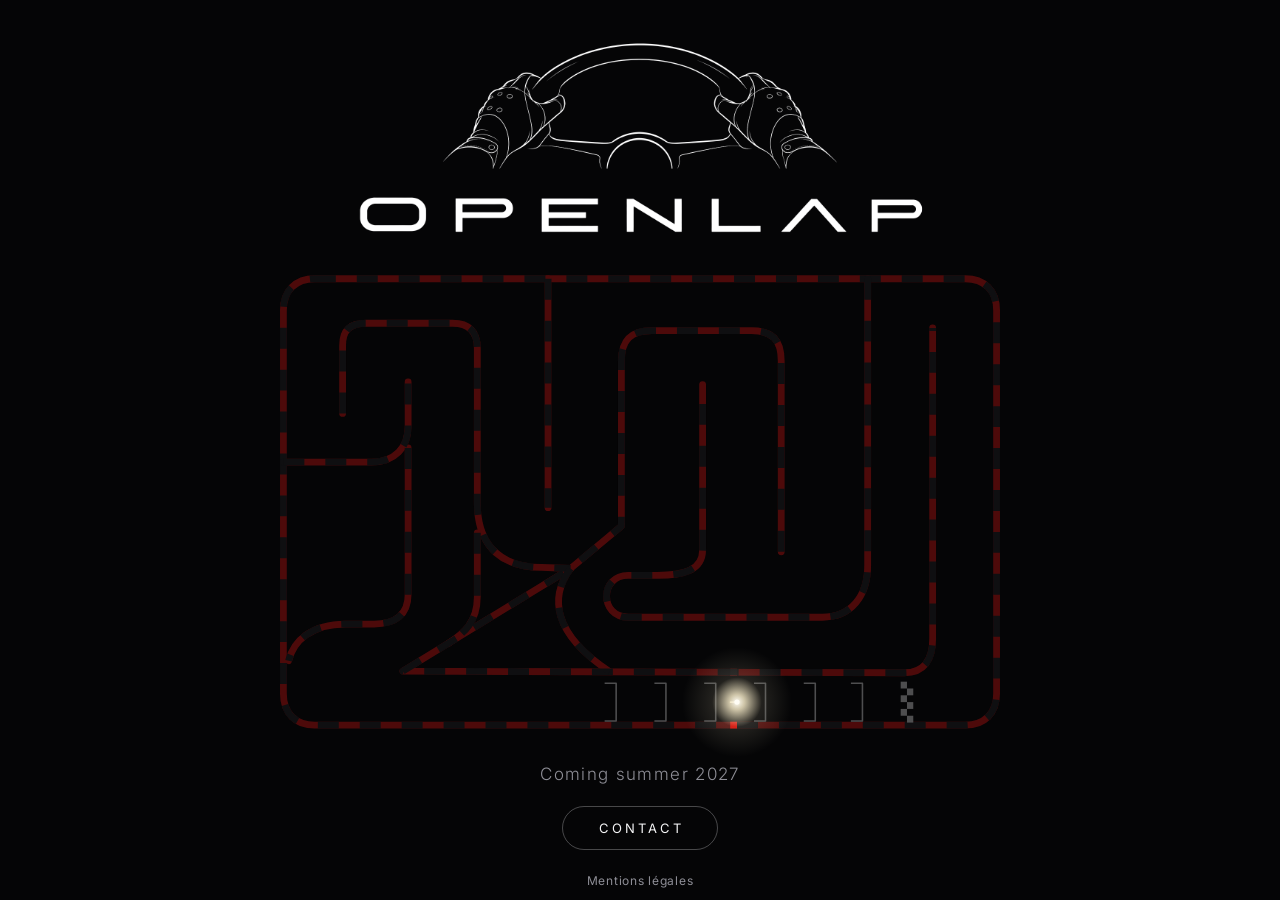
==== barrieres.html @ f9fc677d "Ligne Coming summer 2027" ====
<!doctype html>
<html lang="fr">
<head>
  <meta charset="utf-8">
  <meta name="viewport" content="width=device-width, initial-scale=1">
  <meta name="theme-color" content="#050506">
  <title>OPENLAP — Coming summer 2027</title>
  <meta name="robots" content="noindex">
  <meta name="description" content="OPENLAP, karting indoor électrique haut de gamme en Île-de-France. Ouverture prochaine.">
  <link rel="icon" href="favicon.svg" type="image/svg+xml">
  <link rel="preload" href="polices/inter.woff2" as="font" type="font/woff2" crossorigin>
  <style>
    @font-face {
      font-family: "Inter";
      src: url("polices/inter.woff2") format("woff2");
      font-weight: 100 900;
      font-display: swap;
    }
    :root {
      --fond: #050506;
      --blanc: #f5f5f6;
      --voile: #8e8e96;
      --rouge: #e10600;
    }
    * { box-sizing: border-box; }
    html, body { height: 100%; }
    body {
      margin: 0;
      background: var(--fond);
      color: var(--blanc);
      font-family: "Inter", -apple-system, BlinkMacSystemFont, "Helvetica Neue", "Segoe UI", Roboto, Arial, sans-serif;
      -webkit-font-smoothing: antialiased;
      overflow: hidden;
    }

    /* Une affiche : le logo, la piste, le bouton */
    .ecran {
      height: 100vh; height: 100svh; min-height: 480px;
      display: grid; grid-template-rows: auto minmax(0, 1fr) auto auto; justify-items: center;
      gap: clamp(12px, 2.6vh, 28px); padding: clamp(22px, 4.5vh, 48px) 20px 12px;
      text-align: center;
    }

    /* pas d'opacité 0 au départ : le navigateur doit compter le logo comme contenu affiché */
    .marque { line-height: 0; opacity: .01; animation: paraitre 2.2s ease .6s forwards; }
    .marque img { display: block; height: auto; width: min(86vw, clamp(84px, 17vh, 168px) * 3.754); /* 3,754 : largeur sur hauteur du logo */ }
    .cache { position: absolute; width: 1px; height: 1px; margin: 0; overflow: hidden; clip-path: inset(50%); white-space: nowrap; }

    /* La piste et la lumière */
    .piste { position: relative; width: 100%; max-width: 1180px; container-type: size; }
    /* overflow visible : le halo de la lumière ne doit pas être coupé au bord du dessin */
    .piste svg { position: absolute; inset: 0; width: 100%; height: 100%; display: block; overflow: visible; }
    @media (orientation: portrait) {
      /* Sur un écran en hauteur, la piste est tournée d'un quart de tour pour occuper la place */
      .piste svg {
        inset: auto; top: 50%; left: 50%;
        width: 100cqh; height: 100cqw;
        transform: translate(-50%, -50%) rotate(90deg);
      }
    }

    .bas { display: grid; justify-items: center; }
    .phrase {
      margin: 0 0 clamp(12px, 2.4vh, 22px);
      font-size: clamp(14px, 1.5vw, 17px); font-weight: 300; letter-spacing: .08em; color: var(--voile);
      opacity: 0; animation: paraitre 1.4s ease .9s forwards;
    }
    .phrase:empty { display: none; }
    .bouton {
      display: inline-block; padding: 13px 36px;
      font-size: 13px; font-weight: 400; letter-spacing: .24em; text-transform: uppercase; text-decoration: none;
      color: var(--blanc); border: 1px solid #f5f5f647; border-radius: 999px;
      transition: color .35s, background .35s, border-color .35s;
      opacity: 0; animation: paraitre 1.4s ease 1s forwards;
    }
    .bouton span { margin-right: -.24em; }
    .bouton:hover { color: var(--fond); background: var(--blanc); border-color: var(--blanc); }
    .bouton:focus-visible { outline: 2px solid var(--blanc); outline-offset: 5px; }
    @keyframes paraitre { to { opacity: 1; } }

    .pied {
      margin: 0; font-size: 12px; letter-spacing: .06em; color: var(--voile);
      opacity: 0; animation: paraitre 1.4s ease 1.3s forwards;
    }
    .pied a { color: inherit; text-decoration: none; padding: 8px; }
    .pied a:hover, .pied a:focus-visible { color: var(--blanc); }
  </style>
</head>
<body>
  <main class="ecran">
    <div class="marque">
      <img src="images/logo-openlap-70.png" width="1554" height="538" alt="">
      <h1 class="cache" data-texte="nom">OPENLAP</h1>
    </div>

    <div class="piste" aria-hidden="true">
      <svg viewBox="47 13 1421 912" preserveAspectRatio="xMidYMid meet">
        <defs>
          <!-- Le trajet de la lumière : l'axe de la piste, relevé sur le plan type du client -->
          <path id="trace" d="M 330 851 L 1300 851 C 1345 851 1380 816 1380 771 L 1380 150 C 1380 108 1352 88 1318 88 C 1283 88 1255 108 1255 150 L 1255 680 C 1255 715 1232 739 1196 739 L 770 739 C 700 739 645 720 645 660 C 645 600 700 570 745 540 C 780 515 797 480 797 440 L 797 270 C 797 215 840 195 877 195 C 914 195 957 215 957 270 L 957 560 C 957 600 990 626 1034 626 C 1080 626 1112 600 1112 560 L 1112 150 C 1112 118 1086 92 1054 92 L 712 92 C 678 92 652 118 652 152 L 652 480 C 652 522 622 545 582 545 C 542 545 512 522 512 480 L 512 150 C 512 115 486 86 454 86 L 190 86 C 155 86 130 110 130 146 L 130 300 C 130 340 155 362 190 362 C 225 362 250 340 250 300 L 250 250 C 250 212 280 190 314 190 C 350 190 380 212 380 250 L 380 570 C 380 665 315 705 245 740 C 135 795 95 851 245 851 Z"/>
          <!-- Les barrières du plan -->
          <path id="b0" d="M 137 43 L 1378 43 C 1415 43 1438 66 1438 103 L 1438 835 C 1438 872 1415 895 1378 895 L 137 895 C 100 895 77 872 77 835 L 77 103 C 77 66 100 43 137 43 Z"/>
          <path id="b1" d="M 582 43 L 582 480"/>
          <path id="b2" d="M 1192 43 L 1192 590 C 1192 650 1160 689 1105 689 L 735 689 C 680 689 680 609 735 609 L 790 609 C 840 609 877 600 877 560 L 877 245"/>
          <path id="b3" d="M 1027 564 L 1027 200 C 1027 160 1010 142 970 142 L 780 142 C 740 142 722 160 722 200 L 722 515 L 625 596 L 305 792 L 1262 795 C 1300 795 1316 770 1316 730 L 1316 137"/>
          <path id="b4" d="M 190 300 L 190 170 C 190 140 205 128 235 128 L 400 128 C 432 128 447 145 447 175 L 447 470 C 447 560 500 594 570 594 L 625 596"/>
          <path id="b5" d="M 447 528 L 447 650 C 447 700 420 720 392 739"/>
          <path id="b6" d="M 625 596 C 585 650 590 720 700 793"/>
          <path id="b7" d="M 77 393 L 245 393 C 290 393 315 365 315 325 L 315 240"/>
          <path id="b8" d="M 315 366 L 315 645 C 315 685 290 702 250 702 L 195 702 C 130 702 96 735 87 772"/>
          <radialGradient id="phare">
            <stop offset="0" stop-color="#fffdf5"/>
            <stop offset=".14" stop-color="#fff3cf" stop-opacity=".8"/>
            <stop offset=".45" stop-color="#fff3cf" stop-opacity=".12"/>
            <stop offset="1" stop-color="#fff3cf" stop-opacity="0"/>
          </radialGradient>
          <mask id="eclairage" maskUnits="userSpaceOnUse" x="0" y="0" width="1500" height="1049">
            <rect width="1500" height="1049" fill="#000"/>
            <!-- L'éclairage avance le long du tracé, jamais en cercle autour de la lumière :
                 les deux bords de la piste s'allument au même niveau, même dans un virage.
                 Chaque bande éclaire une longueur derrière la lumière, rien devant (en unités du tracé, ou en part du tour). -->
            <g fill="none" stroke="#fff" stroke-width="178">
              <use href="#trace" stroke-opacity=".26" data-arriere=".26t"/>
              <use href="#trace" stroke-opacity=".4" data-arriere=".11t"/>
              <use href="#trace" stroke-opacity=".16" data-arriere="300"/>
              <use href="#trace" stroke-opacity=".22" data-arriere="220"/>
              <use href="#trace" stroke-opacity=".3" data-arriere="140"/>
              <use href="#trace" stroke-opacity=".45" data-arriere="70"/>
            </g>
          </mask>
          <!-- Le même éclairage, à la largeur d'un seul couloir : pour ce qui est peint au sol,
               que le passage de la lumière dans le couloir voisin ne doit pas allumer -->
          <mask id="eclairage-sol" maskUnits="userSpaceOnUse" x="0" y="0" width="1500" height="1049">
            <rect width="1500" height="1049" fill="#000"/>
            <g fill="none" stroke="#fff" stroke-width="100">
              <use href="#trace" stroke-opacity=".26" data-arriere=".26t"/>
              <use href="#trace" stroke-opacity=".4" data-arriere=".11t"/>
              <use href="#trace" stroke-opacity=".16" data-arriere="300"/>
              <use href="#trace" stroke-opacity=".22" data-arriere="220"/>
              <use href="#trace" stroke-opacity=".3" data-arriere="140"/>
              <use href="#trace" stroke-opacity=".45" data-arriere="70"/>
            </g>
          </mask>
        </defs>

        <!-- Les barrières dans le noir, à peine devinées -->
        <g fill="none" stroke="#0d0d0f" stroke-width="13" stroke-linecap="round" stroke-linejoin="round">
            <use href="#b0"/>
            <use href="#b1"/>
            <use href="#b2"/>
            <use href="#b3"/>
            <use href="#b4"/>
            <use href="#b5"/>
            <use href="#b6"/>
            <use href="#b7"/>
            <use href="#b8"/>
        </g>

        <!-- Tout le circuit reste visible, faiblement éclairé : les barrières, la grille et le damier, très atténués -->
        <g fill="none" stroke-linejoin="round" opacity=".3">
          <g stroke="#e10600" stroke-width="13" stroke-linecap="round">
            <use href="#b0"/>
            <use href="#b1"/>
            <use href="#b2"/>
            <use href="#b3"/>
            <use href="#b4"/>
            <use href="#b5"/>
            <use href="#b6"/>
            <use href="#b7"/>
            <use href="#b8"/>
          </g>
          <g stroke="#141416" stroke-width="13" stroke-dasharray="40 40">
            <use href="#b0"/>
            <use href="#b1"/>
            <use href="#b2"/>
            <use href="#b3"/>
            <use href="#b4"/>
            <use href="#b5"/>
            <use href="#b6"/>
            <use href="#b7"/>
            <use href="#b8"/>
          </g>
          <path d="M 690 815 H 712 V 887 H 690 M 785 815 H 807 V 887 H 785 M 880 815 H 902 V 887 H 880 M 975 815 H 997 V 887 H 975 M 1070 815 H 1092 V 887 H 1070 M 1160 815 H 1182 V 887 H 1160" fill="none" stroke="#f5f5f6" stroke-width="3"/>
          <g fill="#f5f5f6"><rect x="1255" y="812" width="12" height="13"/><rect x="1267" y="825" width="12" height="13"/><rect x="1255" y="838" width="12" height="13"/><rect x="1267" y="851" width="12" height="13"/><rect x="1255" y="864" width="12" height="13"/><rect x="1267" y="877" width="12" height="13"/></g>
        </g>

        <!-- Le même circuit en pleine lumière, révélé par le masque au passage de la lumière : les barrières rouge et noir, la grille de départ.
             Pas de sol éclairé : le masque est plus large qu'un couloir, il déborderait sur le sol des couloirs voisins. -->
        <g mask="url(#eclairage)" fill="none" stroke-linejoin="round">
          <g stroke="#e10600" stroke-width="13" stroke-linecap="round">
            <use href="#b0"/>
            <use href="#b1"/>
            <use href="#b2"/>
            <use href="#b3"/>
            <use href="#b4"/>
            <use href="#b5"/>
            <use href="#b6"/>
            <use href="#b7"/>
            <use href="#b8"/>
          </g>
          <g stroke="#141416" stroke-width="13" stroke-dasharray="40 40">
            <use href="#b0"/>
            <use href="#b1"/>
            <use href="#b2"/>
            <use href="#b3"/>
            <use href="#b4"/>
            <use href="#b5"/>
            <use href="#b6"/>
            <use href="#b7"/>
            <use href="#b8"/>
          </g>
        </g>
        <g mask="url(#eclairage-sol)">
          <path d="M 690 815 H 712 V 887 H 690 M 785 815 H 807 V 887 H 785 M 880 815 H 902 V 887 H 880 M 975 815 H 997 V 887 H 975 M 1070 815 H 1092 V 887 H 1070 M 1160 815 H 1182 V 887 H 1160" fill="none" stroke="#f5f5f6" stroke-width="3"/>
          <g fill="#f5f5f6"><rect x="1255" y="812" width="12" height="13"/><rect x="1267" y="825" width="12" height="13"/><rect x="1255" y="838" width="12" height="13"/><rect x="1267" y="851" width="12" height="13"/><rect x="1255" y="864" width="12" height="13"/><rect x="1267" y="877" width="12" height="13"/></g>
        </g>

        <!-- Le trait de lumière et le phare -->
        <use id="filet" href="#trace" fill="none" stroke="#fff3cf" stroke-width="2.5" stroke-linecap="round" stroke-opacity=".9"/>
        <circle id="lueur" r="105" fill="url(#phare)"/>
        <circle id="point" r="5" fill="#fffdf5"/>
      </svg>
    </div>

    <div class="bas">
      <p class="phrase" data-texte="phrase">Coming summer 2027</p>
      <a class="bouton" data-courriel href="mailto:contact@exemple.fr?subject=Prise%20de%20contact%20Openlap"><span data-texte="bouton">Contact</span></a>
    </div>

    <p class="pied"><a href="mentions-legales.html">Mentions légales</a></p>
  </main>

  <script>
    (function () {
      var trace = document.getElementById('trace');
      var total = trace.getTotalLength();
      var lueur = document.getElementById('lueur');
      var point = document.getElementById('point');
      var filet = document.getElementById('filet');
      var sillage = document.querySelectorAll('mask use[data-arriere]');
      // Longueur de piste éclairée derrière la lumière, pour chaque bande du masque
      function longueur(texte) { return !texte ? 0 : texte.slice(-1) === 't' ? parseFloat(texte) * total : parseFloat(texte); }
      var bandes = [].map.call(sillage, function (u) { return longueur(u.dataset.arriere); });
      var filetLong = 0.12 * total;
      var depart = 600;          // le point de départ, en unités du tracé : sur la grille, avant la ligne
      var tour = 18000;          // durée d'un tour, en ms

      function placer(avance) {
        var pos = (depart + avance) % total;
        var p = trace.getPointAtLength(pos);
        lueur.setAttribute('cx', p.x); lueur.setAttribute('cy', p.y);
        point.setAttribute('cx', p.x); point.setAttribute('cy', p.y);
        for (var i = 0; i < sillage.length; i++) {
          var l = Math.min(bandes[i], avance);
          sillage[i].setAttribute('stroke-dasharray', l + ' ' + (total - l));
          sillage[i].setAttribute('stroke-dashoffset', -(pos - l));
        }
        var f = Math.min(filetLong, avance);
        filet.setAttribute('stroke-dasharray', f + ' ' + (total - f));
        filet.setAttribute('stroke-dashoffset', -(pos - f));
      }

      // ?fige=0.45 arrête la lumière à 45 % du tour : sert aux captures
      var fige = new URLSearchParams(location.search).get('fige');
      // La lumière tourne même si l'appareil demande moins d'animations : elle est l'objet de la page
      if (fige !== null) {
        placer(parseFloat(fige) * total + total);
      } else {
        var debut = null;
        placer(0);
        requestAnimationFrame(function image(t) {
          if (debut === null) debut = t + 500;
          var ecoule = Math.max(0, t - debut);
          // Départ en douceur sur le premier tiers de tour, puis vitesse constante
          var tours = ecoule / tour;
          var avance = tours < 0.3 ? (tours * tours) / 0.6 : tours - 0.15;
          placer(avance * total);
          requestAnimationFrame(image);
        });
      }
    })();
  </script>
</body>
</html>
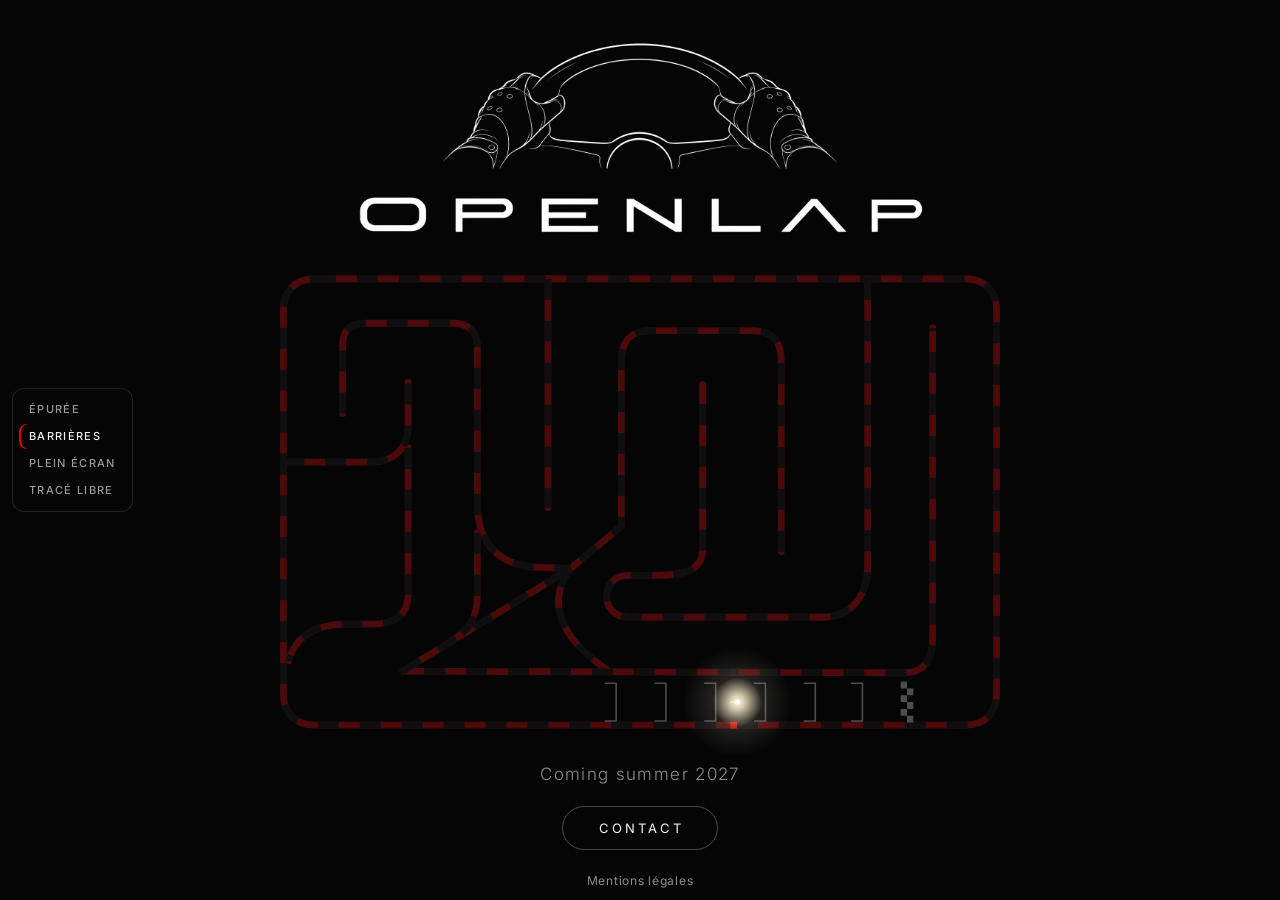
==== commit cfd09506: "Essai plein écran, tracé libre, menu des essais" ====
--- a/barrieres.html
+++ b/barrieres.html
@@ -280,5 +280,7 @@
       }
     })();
   </script>
+  <!-- Menu des essais : démonstration seulement, à retirer avant la mise en ligne -->
+  <script src="essais.js" defer></script>
 </body>
 </html>
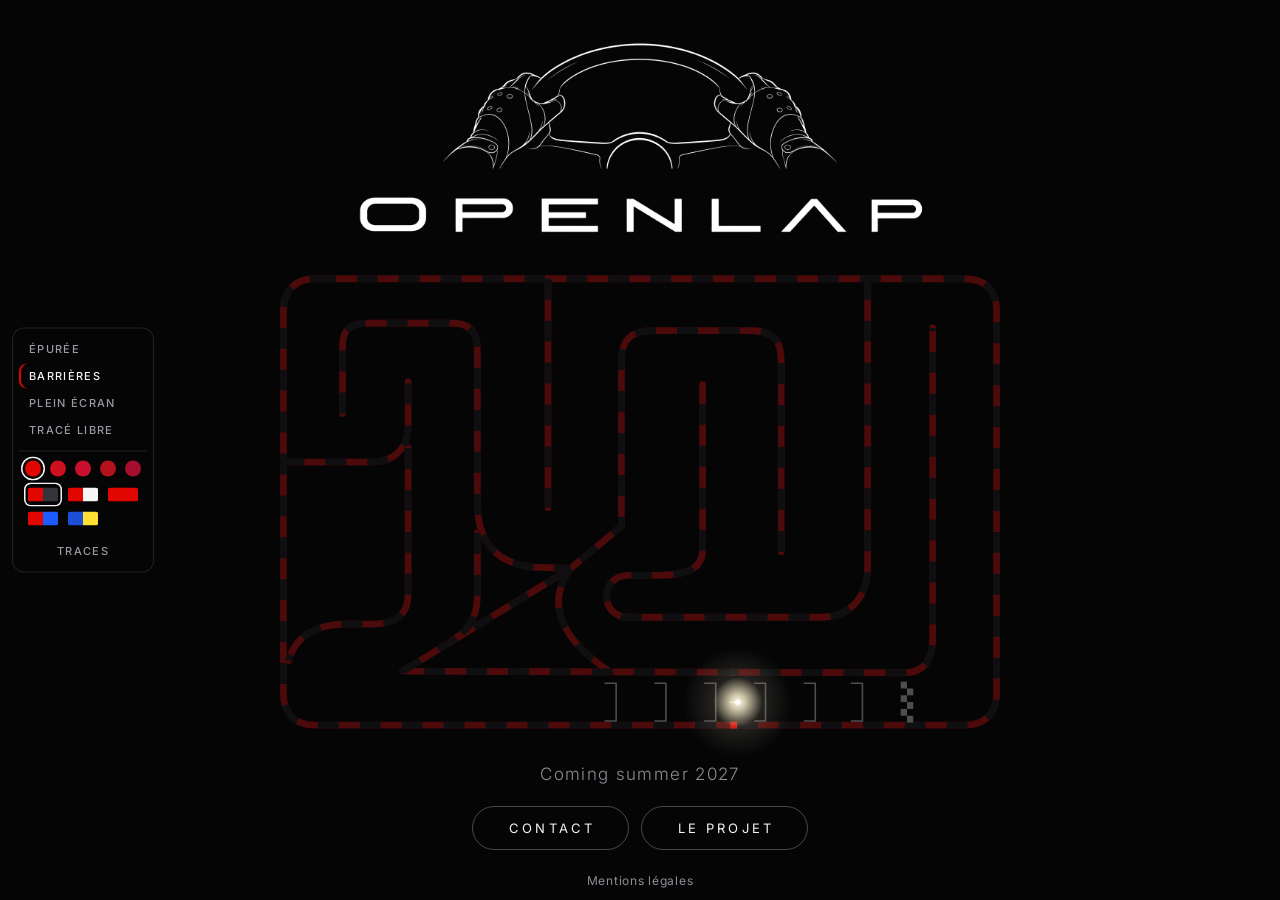
==== commit f7858b3c: "Bouton Le projet, mode glisse sur plein écran et tracé libre, vibreurs sans bloc coupé" ====
--- a/barrieres.html
+++ b/barrieres.html
@@ -85,6 +85,7 @@
     .pied a { color: inherit; text-decoration: none; padding: 8px; }
     .pied a:hover, .pied a:focus-visible { color: var(--blanc); }
   </style>
+  <link rel="stylesheet" href="infos.css">
 </head>
 <body>
   <main class="ecran">
@@ -224,10 +225,27 @@
 
     <div class="bas">
       <p class="phrase" data-texte="phrase">Coming summer 2027</p>
-      <a class="bouton" data-courriel href="mailto:contact@exemple.fr?subject=Prise%20de%20contact%20Openlap"><span data-texte="bouton">Contact</span></a>
+      <div class="boutons">
+        <a class="bouton" data-courriel href="mailto:contact@exemple.fr?subject=Prise%20de%20contact%20Openlap"><span data-texte="bouton">Contact</span></a>
+        <button type="button" class="bouton" data-infos data-si-presentation aria-haspopup="dialog" aria-controls="infos"><span data-texte="bouton2">Le projet</span></button>
+      </div>
     </div>
 
     <p class="pied"><a href="mentions-legales.html">Mentions légales</a></p>
+
+    <!-- Deuxième bouton : texte du client par-dessus le circuit (infos.js) ; retiré de la page s'il est vide (functions/index.js) -->
+    <dialog class="infos" id="infos" aria-labelledby="infos-titre" data-si-presentation>
+      <div class="contenu" tabindex="-1" autofocus>
+        <h2 id="infos-titre" data-texte="nom">OPENLAP</h2>
+        <p data-texte="presentation">Karting indoor électrique haut de gamme, en région parisienne.
+Ouverture prévue à l'été 2027.
+
+Partenaires, fournisseurs : écrivez-nous.
+
+(Texte provisoire : le vôtre se saisit dans la page privée.)</p>
+        <button type="button" class="bouton" data-fermer>Fermer</button>
+      </div>
+    </dialog>
   </main>
 
   <script>
@@ -280,7 +298,9 @@
       }
     })();
   </script>
+  <script src="infos.js" defer></script>
   <!-- Menu des essais : démonstration seulement, à retirer avant la mise en ligne -->
+  <script src="traces.js" defer></script>
   <script src="essais.js" defer></script>
 </body>
 </html>
--- a/infos.css
+++ b/infos.css
@@ -0,0 +1,52 @@
+/* Deuxième bouton de la page et texte affiché par-dessus le circuit (infos.js).
+   Le circuit continue de tourner derrière, assombri et flouté ; le texte vient de la page privée (/admin). */
+.boutons { display: flex; flex-wrap: wrap; justify-content: center; gap: 12px; }
+.boutons .bouton { white-space: nowrap; }
+button.bouton { font-family: inherit; line-height: inherit; background: transparent; cursor: pointer; }
+
+dialog.infos {
+  width: 100vw; height: 100vh; height: 100dvh; max-width: none; max-height: none; margin: 0; padding: 32px 24px;
+  border: 0; background: transparent; color: var(--blanc, #f5f5f6); overflow-y: auto;
+}
+dialog.infos[open] { display: grid; place-items: center; animation: infos-entree .5s ease; }
+dialog.infos::backdrop { background: #050506c7; -webkit-backdrop-filter: blur(7px); backdrop-filter: blur(7px); }
+dialog.infos[open]::backdrop { animation: infos-voile .5s ease; }
+/* À l'ouverture, le focus va au texte (lu en premier par un lecteur d'écran), pas au bouton Fermer */
+dialog.infos .contenu { max-width: 36rem; text-align: center; outline: none; }
+dialog.infos h2 {
+  margin: 0 0 clamp(18px, 3vh, 28px);
+  font-size: 12px; font-weight: 400; letter-spacing: .32em; text-transform: uppercase; color: var(--voile, #9a9aa2);
+}
+dialog.infos p {
+  margin: 0 0 clamp(26px, 5vh, 44px); white-space: pre-line;
+  font-size: clamp(17px, 1.9vw, 21px); font-weight: 300; line-height: 1.65; letter-spacing: .01em;
+}
+/* Le bouton Fermer reprend le bouton de la page, sans son apparition retardée */
+dialog.infos .bouton { opacity: 1; animation: none; }
+@keyframes infos-entree { from { opacity: 0; transform: translateY(8px); } to { opacity: 1; transform: none; } }
+@keyframes infos-voile { from { opacity: 0; } to { opacity: 1; } }
+
+/* Mode « glisse » : ce qui est au-dessus du texte monte, ce qui est en dessous descend (de --decalage,
+   calculé par infos.js pour chaque élément), le texte arrive par le côté entre les deux, la piste s'atténue ; pas de voile.
+   Classe serre : pas la place pour s'écarter, retour au voile ci-dessus. */
+.marque, .phrase, .boutons, .pied { transition: transform .75s cubic-bezier(.65, 0, .35, 1); }
+/* Les mentions légales, quand elles n'ont plus la place, sont poussées entièrement hors de l'écran (classe sort, infos.js) */
+.piste { transition: opacity .75s ease; }
+body.ecarte .monte { transform: translateY(calc(-1 * var(--decalage, 0px))); }
+body.ecarte .descend { transform: translateY(var(--decalage, 0px)); }
+body.ecarte .piste { opacity: .22; }
+/* Le texte passe sur la piste : une ombre douce, de la couleur du fond, le garde net sur les vibreurs */
+dialog.infos.glisse:not(.serre) p { text-shadow: 0 0 10px #050506, 0 0 22px #050506; }
+dialog.infos.glisse:not(.serre)::backdrop { background: transparent; -webkit-backdrop-filter: none; backdrop-filter: none; animation: none; }
+dialog.infos.glisse:not(.serre)[open] { animation: none; }
+dialog.infos.glisse:not(.serre)[open] .contenu { animation: infos-cote .8s cubic-bezier(.22, 1, .36, 1) .22s both; }
+dialog.infos.glisse.sortie .contenu { animation: infos-cote-sortie .38s ease forwards; }
+/* Le nom est déjà à l'écran, au-dessus : le titre de la fenêtre reste pour les lecteurs d'écran seulement */
+dialog.infos.glisse:not(.serre) h2 {
+  position: absolute; width: 1px; height: 1px; margin: -1px; padding: 0; overflow: hidden; clip: rect(0 0 0 0); white-space: nowrap; border: 0;
+}
+@keyframes infos-cote { from { opacity: 0; transform: translateX(80px); } to { opacity: 1; transform: none; } }
+@keyframes infos-cote-sortie { from { opacity: 1; transform: none; } to { opacity: 0; transform: translateX(-60px); } }
+
+/* Pas d'exception pour « moins d'animations » (réglage Windows) : comme la lumière, l'ouverture fait partie de la page,
+   et le mouvement est lent et doux (Tim, 03/10 : avec ce réglage, le nom et les boutons sautaient au lieu de glisser) */
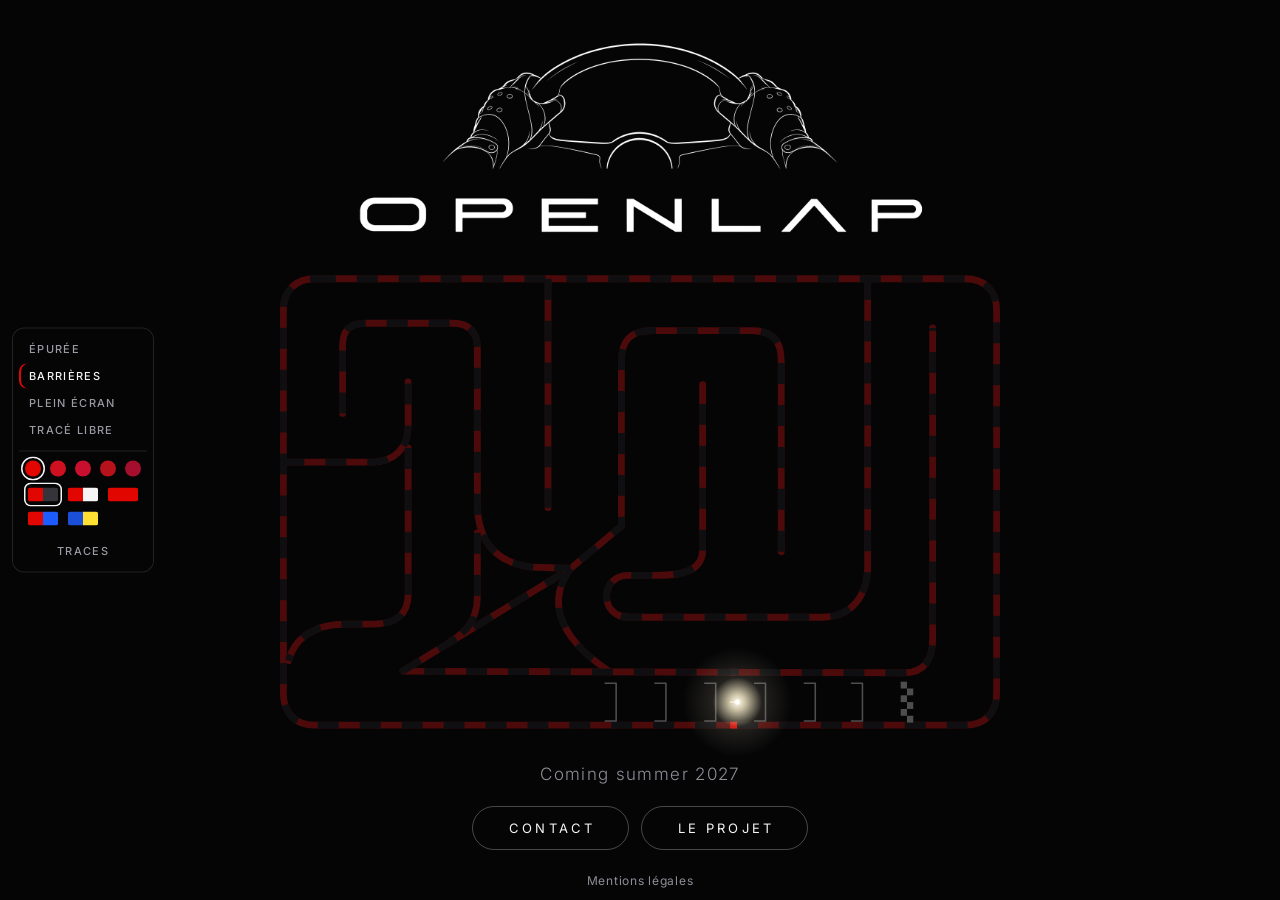
==== commit adc725a3: "Téléphone : le circuit tourne dans l'autre sens" ====
--- a/barrieres.html
+++ b/barrieres.html
@@ -55,7 +55,7 @@
       .piste svg {
         inset: auto; top: 50%; left: 50%;
         width: 100cqh; height: 100cqw;
-        transform: translate(-50%, -50%) rotate(90deg);
+        transform: translate(-50%, -50%) rotate(-90deg); /* vers la gauche : la lumière part vers le haut depuis la ligne de départ */
       }
     }
 
--- a/infos.css
+++ b/infos.css
@@ -23,15 +23,23 @@
 }
 /* Le bouton Fermer reprend le bouton de la page, sans son apparition retardée */
 dialog.infos .bouton { opacity: 1; animation: none; }
+/* À la fermeture, le texte et le voile s'effacent (classe sortie, posée par infos.js le temps du fondu) */
+dialog.infos[open].sortie { animation: infos-sortie .4s ease forwards; }
+dialog.infos[open].sortie::backdrop { animation: infos-voile-sortie .4s ease forwards; }
+/* (des animations à part : rejouer celle de l'entrée à l'envers ne repart pas, elle est déjà finie, et saute à la fin) */
+@keyframes infos-sortie { from { opacity: 1; transform: none; } to { opacity: 0; transform: translateY(8px); } }
+@keyframes infos-voile-sortie { from { opacity: 1; } to { opacity: 0; } }
 @keyframes infos-entree { from { opacity: 0; transform: translateY(8px); } to { opacity: 1; transform: none; } }
 @keyframes infos-voile { from { opacity: 0; } to { opacity: 1; } }
 
 /* Mode « glisse » : ce qui est au-dessus du texte monte, ce qui est en dessous descend (de --decalage,
-   calculé par infos.js pour chaque élément), le texte arrive par le côté entre les deux, la piste s'atténue ; pas de voile.
+   calculé par infos.js pour chaque élément), puis le texte apparaît en fondu dans l'espace libéré, la piste s'atténue ;
+   pas de voile. À la fermeture, l'inverse : le texte s'efface d'abord, puis le nom et les boutons reviennent.
+   Les deux temps se suivent (Tim, 03/10 : en même temps, le texte arrivait par-dessus le nom encore en mouvement).
    Classe serre : pas la place pour s'écarter, retour au voile ci-dessus. */
-.marque, .phrase, .boutons, .pied { transition: transform .75s cubic-bezier(.65, 0, .35, 1); }
+.marque, .phrase, .boutons, .pied { transition: transform .6s cubic-bezier(.65, 0, .35, 1); }
 /* Les mentions légales, quand elles n'ont plus la place, sont poussées entièrement hors de l'écran (classe sort, infos.js) */
-.piste { transition: opacity .75s ease; }
+.piste { transition: opacity .6s ease; }
 body.ecarte .monte { transform: translateY(calc(-1 * var(--decalage, 0px))); }
 body.ecarte .descend { transform: translateY(var(--decalage, 0px)); }
 body.ecarte .piste { opacity: .22; }
@@ -39,14 +47,15 @@
 dialog.infos.glisse:not(.serre) p { text-shadow: 0 0 10px #050506, 0 0 22px #050506; }
 dialog.infos.glisse:not(.serre)::backdrop { background: transparent; -webkit-backdrop-filter: none; backdrop-filter: none; animation: none; }
 dialog.infos.glisse:not(.serre)[open] { animation: none; }
-dialog.infos.glisse:not(.serre)[open] .contenu { animation: infos-cote .8s cubic-bezier(.22, 1, .36, 1) .22s both; }
-dialog.infos.glisse.sortie .contenu { animation: infos-cote-sortie .38s ease forwards; }
+dialog.infos.glisse:not(.serre)[open] .contenu { animation: infos-cote .7s cubic-bezier(.22, 1, .36, 1) .55s both; }
+/* (plus précise que la règle d'entrée juste au-dessus, sinon elle ne s'appliquerait jamais) */
+dialog.infos.glisse:not(.serre)[open].sortie .contenu { animation: infos-cote-sortie .3s ease forwards; }
 /* Le nom est déjà à l'écran, au-dessus : le titre de la fenêtre reste pour les lecteurs d'écran seulement */
 dialog.infos.glisse:not(.serre) h2 {
   position: absolute; width: 1px; height: 1px; margin: -1px; padding: 0; overflow: hidden; clip: rect(0 0 0 0); white-space: nowrap; border: 0;
 }
-@keyframes infos-cote { from { opacity: 0; transform: translateX(80px); } to { opacity: 1; transform: none; } }
-@keyframes infos-cote-sortie { from { opacity: 1; transform: none; } to { opacity: 0; transform: translateX(-60px); } }
+@keyframes infos-cote { from { opacity: 0; transform: translateX(28px); } to { opacity: 1; transform: none; } }
+@keyframes infos-cote-sortie { from { opacity: 1; transform: none; } to { opacity: 0; transform: translateX(-20px); } }
 
 /* Pas d'exception pour « moins d'animations » (réglage Windows) : comme la lumière, l'ouverture fait partie de la page,
    et le mouvement est lent et doux (Tim, 03/10 : avec ce réglage, le nom et les boutons sautaient au lieu de glisser) */
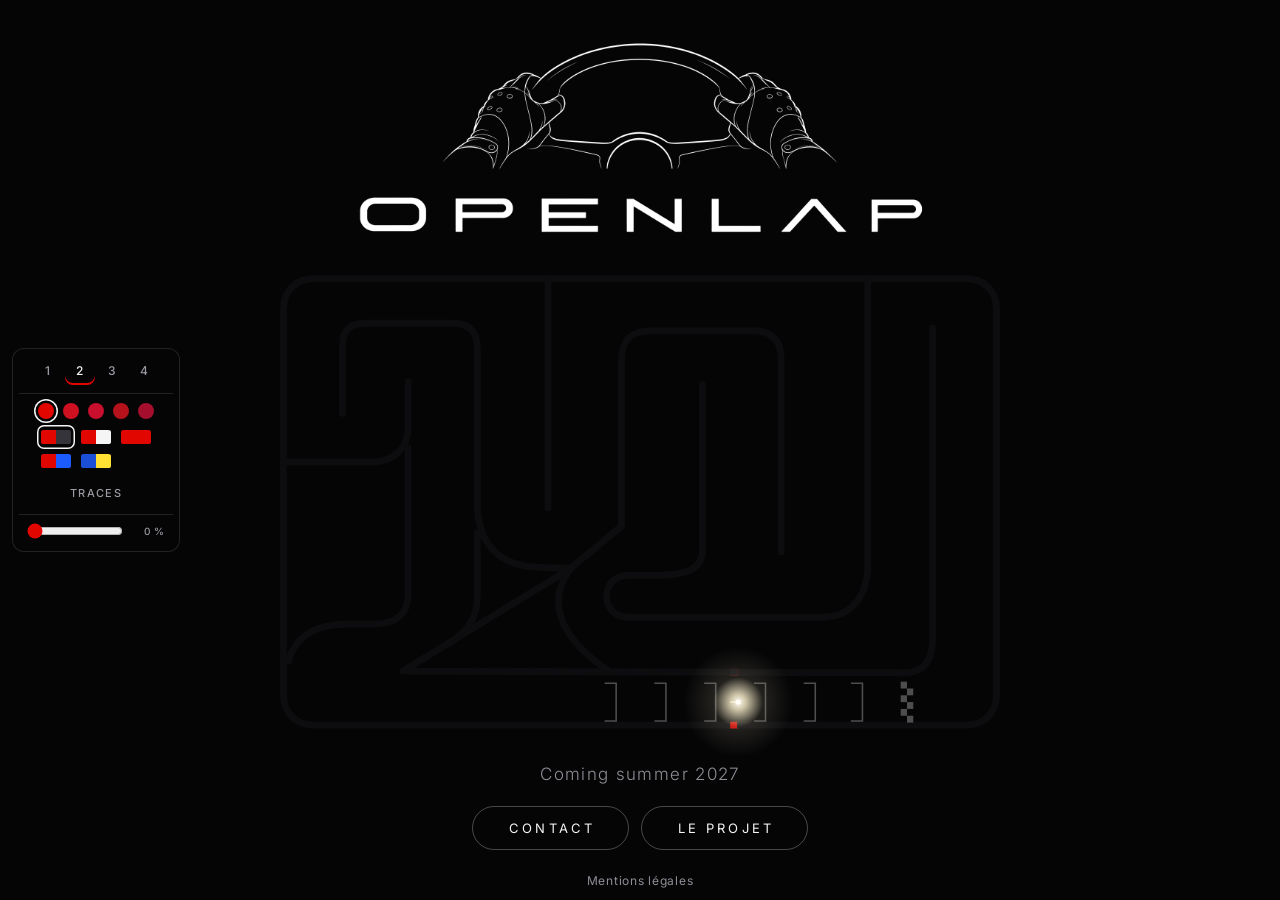
==== commit 97cd6387: "Liserés éteints au repos, curseur 0–100 % dans le menu" ====
--- a/barrieres.html
+++ b/barrieres.html
@@ -157,8 +157,9 @@
             <use href="#b8"/>
         </g>
 
-        <!-- Tout le circuit reste visible, faiblement éclairé : les barrières, la grille et le damier, très atténués -->
-        <g fill="none" stroke-linejoin="round" opacity=".3">
+        <!-- Au repos : les barrières (éteintes par défaut) et les marquages au sol -->
+        <!-- Les liserés au repos : éteints par défaut (opacité 0) ; le curseur du menu des essais règle cette opacité de 0 à 100 % -->
+        <g fill="none" stroke-linejoin="round" class="repos-liseres" opacity="0">
           <g stroke="#e10600" stroke-width="13" stroke-linecap="round">
             <use href="#b0"/>
             <use href="#b1"/>
@@ -181,7 +182,11 @@
             <use href="#b7"/>
             <use href="#b8"/>
           </g>
+        </g>
+        <!-- La grille et le damier restent visibles au repos -->
+        <g class="repos-marquages" fill="none" opacity=".3">
           <path d="M 690 815 H 712 V 887 H 690 M 785 815 H 807 V 887 H 785 M 880 815 H 902 V 887 H 880 M 975 815 H 997 V 887 H 975 M 1070 815 H 1092 V 887 H 1070 M 1160 815 H 1182 V 887 H 1160" fill="none" stroke="#f5f5f6" stroke-width="3"/>
+
           <g fill="#f5f5f6"><rect x="1255" y="812" width="12" height="13"/><rect x="1267" y="825" width="12" height="13"/><rect x="1255" y="838" width="12" height="13"/><rect x="1267" y="851" width="12" height="13"/><rect x="1255" y="864" width="12" height="13"/><rect x="1267" y="877" width="12" height="13"/></g>
         </g>
 
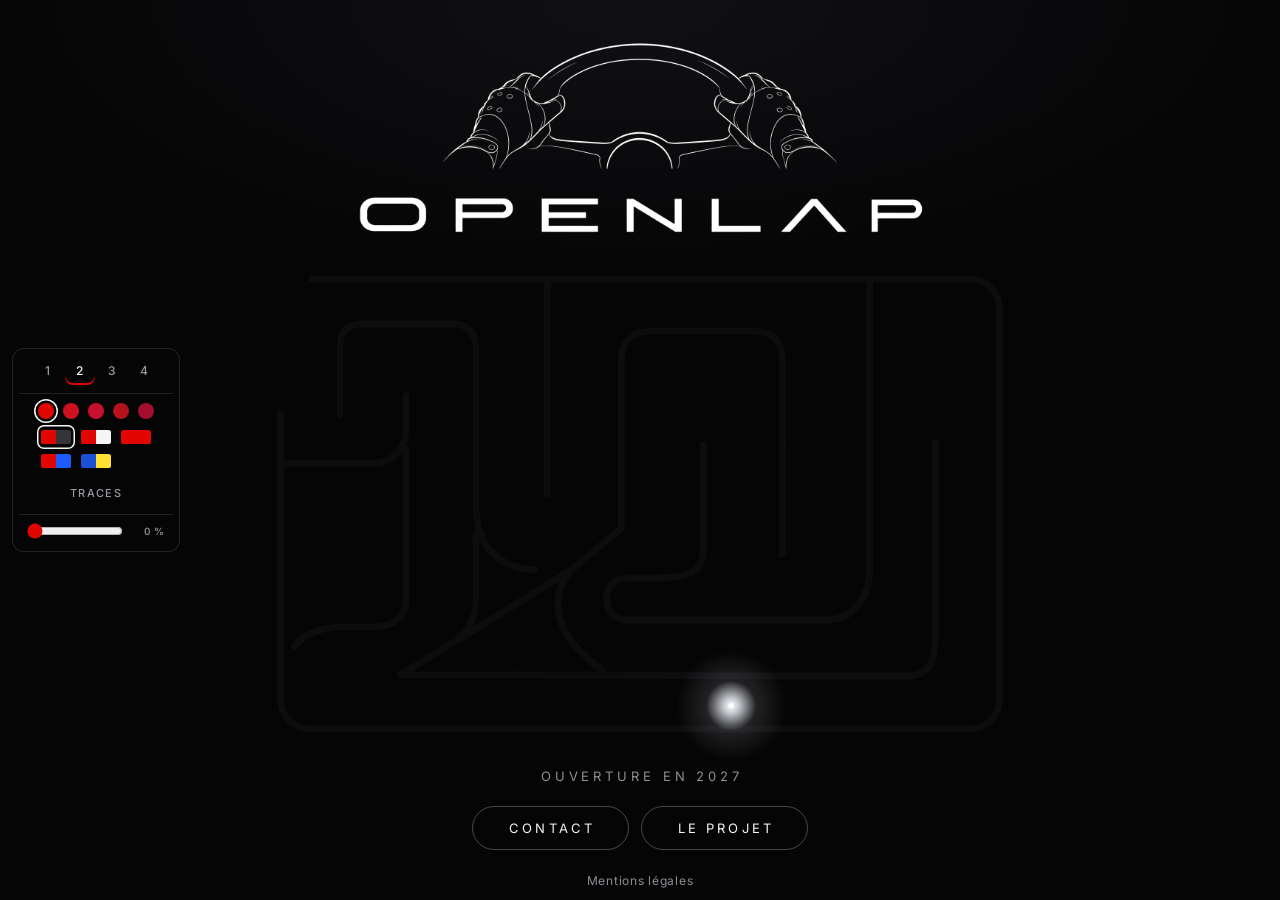
==== commit 2954fef3: "Ouverture en 2027 ; aperçu du lien, piste qui se dessine, finitions" ====
--- a/barrieres.html
+++ b/barrieres.html
@@ -4,9 +4,16 @@
   <meta charset="utf-8">
   <meta name="viewport" content="width=device-width, initial-scale=1">
   <meta name="theme-color" content="#050506">
-  <title>OPENLAP — Coming summer 2027</title>
+  <title>OPENLAP — Ouverture en 2027</title>
   <meta name="robots" content="noindex">
   <meta name="description" content="OPENLAP, karting indoor électrique haut de gamme en Île-de-France. Ouverture prochaine.">
+  <meta property="og:title" content="OPENLAP — Ouverture en 2027">
+  <meta property="og:description" content="Karting indoor électrique haut de gamme, en région parisienne.">
+  <meta property="og:image" content="https://timfidz.github.io/demo-openlap/images/apercu.png">
+  <meta property="og:image:width" content="1200">
+  <meta property="og:image:height" content="630">
+  <meta property="og:type" content="website">
+  <meta name="twitter:card" content="summary_large_image">
   <link rel="icon" href="favicon.svg" type="image/svg+xml">
   <link rel="preload" href="polices/inter.woff2" as="font" type="font/woff2" crossorigin>
   <style>
@@ -26,7 +33,7 @@
     html, body { height: 100%; }
     body {
       margin: 0;
-      background: var(--fond);
+      background: radial-gradient(ellipse 70% 42% at 50% 0%, #111115 0%, var(--fond) 75%) var(--fond);
       color: var(--blanc);
       font-family: "Inter", -apple-system, BlinkMacSystemFont, "Helvetica Neue", "Segoe UI", Roboto, Arial, sans-serif;
       -webkit-font-smoothing: antialiased;
@@ -62,7 +69,7 @@
     .bas { display: grid; justify-items: center; }
     .phrase {
       margin: 0 0 clamp(12px, 2.4vh, 22px);
-      font-size: clamp(14px, 1.5vw, 17px); font-weight: 300; letter-spacing: .08em; color: var(--voile);
+      font-size: clamp(11px, 1.1vw, 13px); font-weight: 400; letter-spacing: .3em; text-transform: uppercase; color: var(--voile);
       opacity: 0; animation: paraitre 1.4s ease .9s forwards;
     }
     .phrase:empty { display: none; }
@@ -110,10 +117,10 @@
           <path id="b7" d="M 77 393 L 245 393 C 290 393 315 365 315 325 L 315 240"/>
           <path id="b8" d="M 315 366 L 315 645 C 315 685 290 702 250 702 L 195 702 C 130 702 96 735 87 772"/>
           <radialGradient id="phare">
-            <stop offset="0" stop-color="#fffdf5"/>
-            <stop offset=".14" stop-color="#fff3cf" stop-opacity=".8"/>
-            <stop offset=".45" stop-color="#fff3cf" stop-opacity=".12"/>
-            <stop offset="1" stop-color="#fff3cf" stop-opacity="0"/>
+            <stop offset="0" stop-color="#ffffff"/>
+            <stop offset=".14" stop-color="#f3f6ff" stop-opacity=".8"/>
+            <stop offset=".45" stop-color="#f3f6ff" stop-opacity=".12"/>
+            <stop offset="1" stop-color="#f3f6ff" stop-opacity="0"/>
           </radialGradient>
           <mask id="eclairage" maskUnits="userSpaceOnUse" x="0" y="0" width="1500" height="1049">
             <rect width="1500" height="1049" fill="#000"/>
@@ -145,7 +152,7 @@
         </defs>
 
         <!-- Les barrières dans le noir, à peine devinées -->
-        <g fill="none" stroke="#0d0d0f" stroke-width="13" stroke-linecap="round" stroke-linejoin="round">
+        <g class="dessine" fill="none" stroke="#0d0d0f" stroke-width="13" stroke-linecap="round" stroke-linejoin="round">
             <use href="#b0"/>
             <use href="#b1"/>
             <use href="#b2"/>
@@ -222,14 +229,14 @@
         </g>
 
         <!-- Le trait de lumière et le phare -->
-        <use id="filet" href="#trace" fill="none" stroke="#fff3cf" stroke-width="2.5" stroke-linecap="round" stroke-opacity=".9"/>
+        <use id="filet" href="#trace" fill="none" stroke="#f3f6ff" stroke-width="2.5" stroke-linecap="round" stroke-opacity=".9"/>
         <circle id="lueur" r="105" fill="url(#phare)"/>
-        <circle id="point" r="5" fill="#fffdf5"/>
+        <circle id="point" r="5" fill="#fff"/>
       </svg>
     </div>
 
     <div class="bas">
-      <p class="phrase" data-texte="phrase">Coming summer 2027</p>
+      <p class="phrase" data-texte="phrase" style="margin-right: -.3em">Ouverture en 2027</p>
       <div class="boutons">
         <a class="bouton" data-courriel href="mailto:contact@exemple.fr?subject=Prise%20de%20contact%20Openlap"><span data-texte="bouton">Contact</span></a>
         <button type="button" class="bouton" data-infos data-si-presentation aria-haspopup="dialog" aria-controls="infos"><span data-texte="bouton2">Le projet</span></button>
@@ -289,10 +296,26 @@
       if (fige !== null) {
         placer(parseFloat(fige) * total + total);
       } else {
+        // À l'arrivée, la piste se dessine d'un trait (1,8 s), puis la lumière part
+        var DESSIN = 1800;
+        var traits = [].map.call(document.querySelectorAll('.dessine, .dessine use'), function (e) {
+          var cible = e.getAttribute('href') ? document.querySelector(e.getAttribute('href')) : null;
+          return cible && cible.getTotalLength ? { e: e, l: cible.getTotalLength() } : null;
+        }).filter(Boolean);
+        var marquages = document.querySelectorAll('.repos-marquages');
+        traits.forEach(function (x) { x.e.setAttribute('stroke-dasharray', '0 ' + x.l); });
+        [].forEach.call(marquages, function (g) { g.style.opacity = '0'; g.style.transition = 'opacity .8s ease'; });
         var debut = null;
         placer(0);
         requestAnimationFrame(function image(t) {
-          if (debut === null) debut = t + 500;
+          if (debut === null) debut = t + DESSIN + 300;
+          var avancement = Math.min(1, (t - (debut - DESSIN - 300)) / DESSIN), doux = 1 - Math.pow(1 - avancement, 3);
+          traits.forEach(function (x) { x.e.setAttribute('stroke-dasharray', (doux * x.l) + ' ' + x.l); });
+          if (avancement >= 1 && traits.length) {
+            traits.forEach(function (x) { x.e.removeAttribute('stroke-dasharray'); });
+            [].forEach.call(marquages, function (g) { g.style.opacity = ''; });
+            traits = [];
+          }
           var ecoule = Math.max(0, t - debut);
           // Départ en douceur sur le premier tiers de tour, puis vitesse constante
           var tours = ecoule / tour;
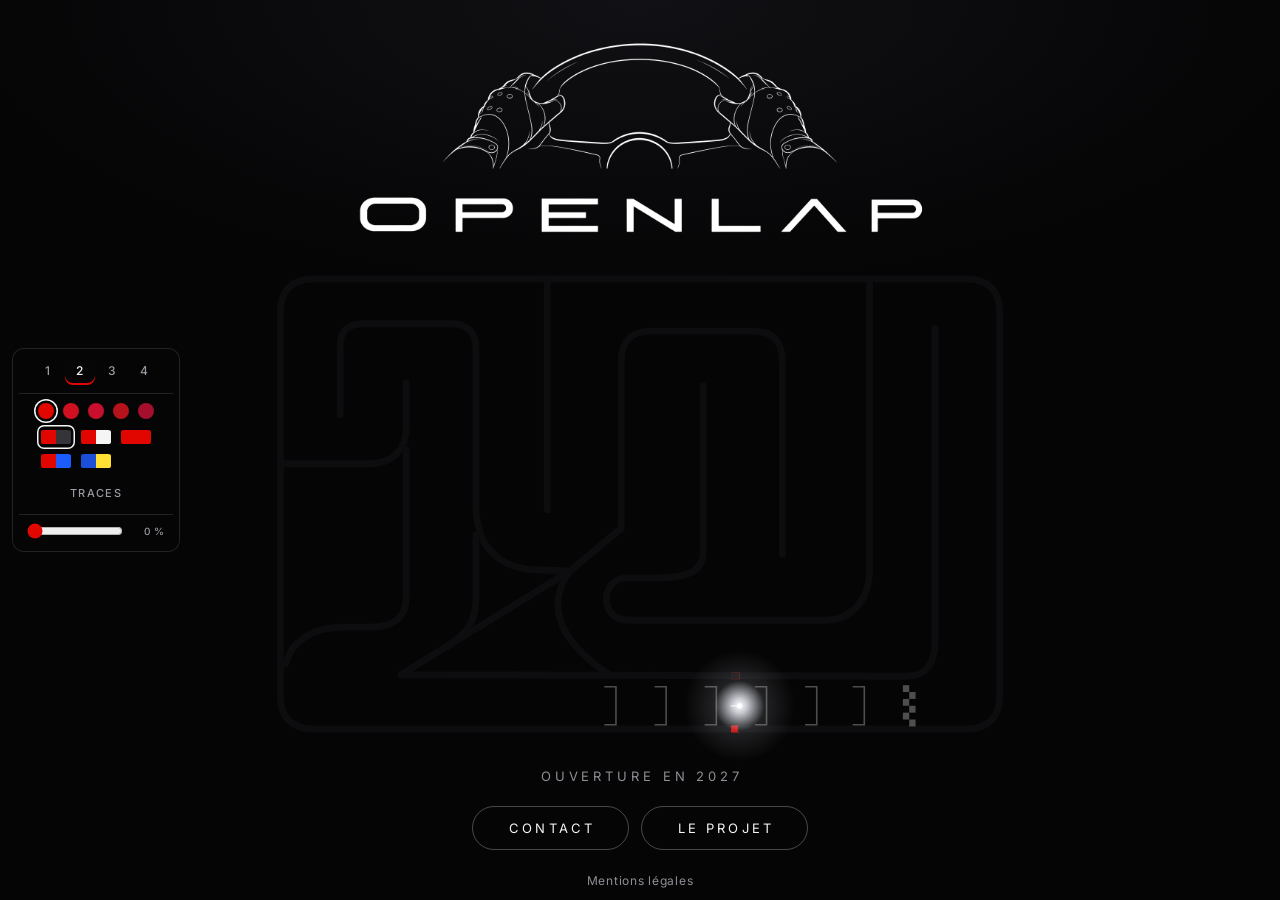
==== commit d58472c4: "Plus de piste qui se dessine à l'arrivée" ====
--- a/barrieres.html
+++ b/barrieres.html
@@ -152,7 +152,7 @@
         </defs>
 
         <!-- Les barrières dans le noir, à peine devinées -->
-        <g class="dessine" fill="none" stroke="#0d0d0f" stroke-width="13" stroke-linecap="round" stroke-linejoin="round">
+        <g fill="none" stroke="#0d0d0f" stroke-width="13" stroke-linecap="round" stroke-linejoin="round">
             <use href="#b0"/>
             <use href="#b1"/>
             <use href="#b2"/>
@@ -296,26 +296,10 @@
       if (fige !== null) {
         placer(parseFloat(fige) * total + total);
       } else {
-        // À l'arrivée, la piste se dessine d'un trait (1,8 s), puis la lumière part
-        var DESSIN = 1800;
-        var traits = [].map.call(document.querySelectorAll('.dessine, .dessine use'), function (e) {
-          var cible = e.getAttribute('href') ? document.querySelector(e.getAttribute('href')) : null;
-          return cible && cible.getTotalLength ? { e: e, l: cible.getTotalLength() } : null;
-        }).filter(Boolean);
-        var marquages = document.querySelectorAll('.repos-marquages');
-        traits.forEach(function (x) { x.e.setAttribute('stroke-dasharray', '0 ' + x.l); });
-        [].forEach.call(marquages, function (g) { g.style.opacity = '0'; g.style.transition = 'opacity .8s ease'; });
         var debut = null;
         placer(0);
         requestAnimationFrame(function image(t) {
-          if (debut === null) debut = t + DESSIN + 300;
-          var avancement = Math.min(1, (t - (debut - DESSIN - 300)) / DESSIN), doux = 1 - Math.pow(1 - avancement, 3);
-          traits.forEach(function (x) { x.e.setAttribute('stroke-dasharray', (doux * x.l) + ' ' + x.l); });
-          if (avancement >= 1 && traits.length) {
-            traits.forEach(function (x) { x.e.removeAttribute('stroke-dasharray'); });
-            [].forEach.call(marquages, function (g) { g.style.opacity = ''; });
-            traits = [];
-          }
+          if (debut === null) debut = t + 500;
           var ecoule = Math.max(0, t - debut);
           // Départ en douceur sur le premier tiers de tour, puis vitesse constante
           var tours = ecoule / tour;
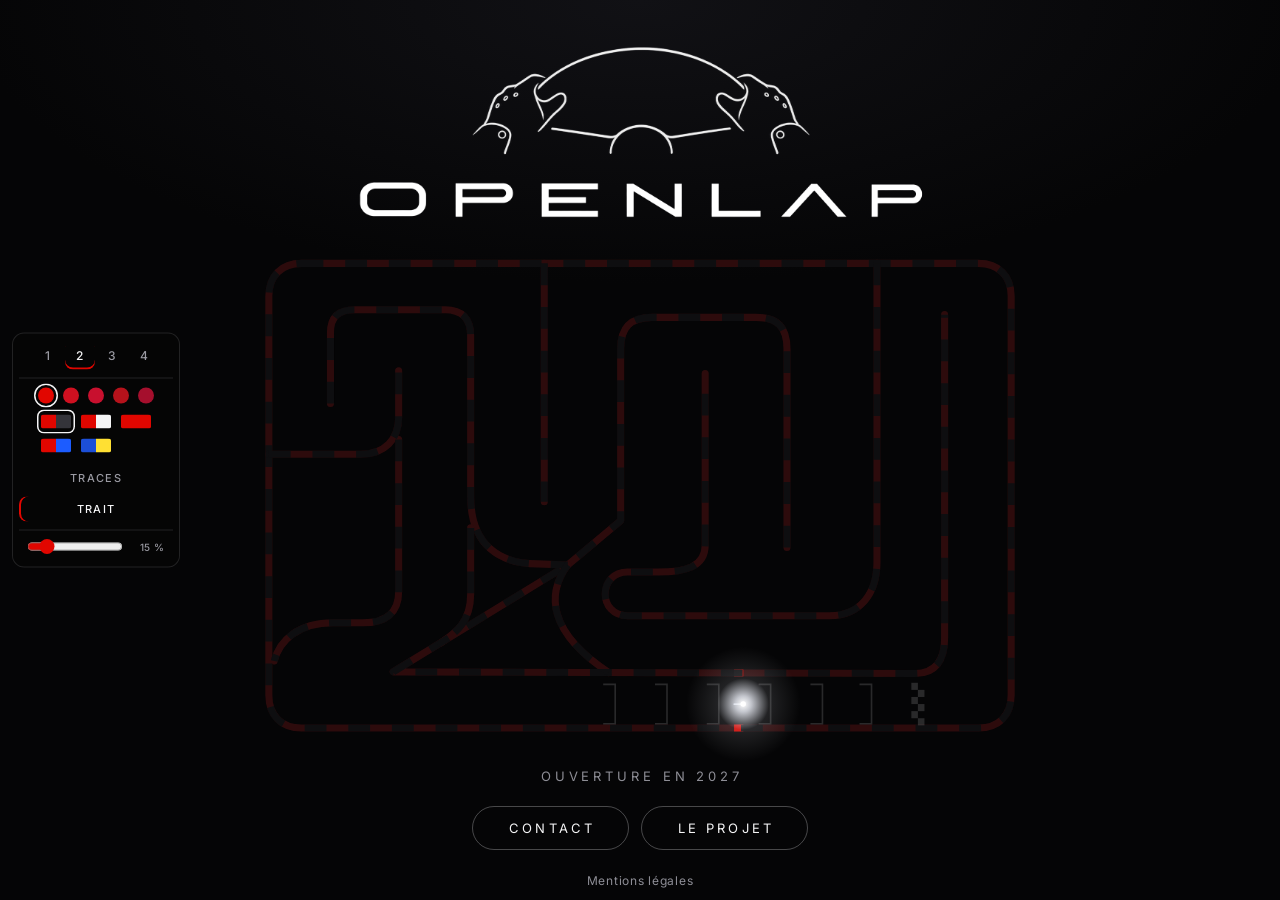
==== commit 69f99335: "Piste noire et trainee courte sur les quatre versions, grille au curseur, logo simplifie" ====
--- a/barrieres.html
+++ b/barrieres.html
@@ -97,7 +97,7 @@
 <body>
   <main class="ecran">
     <div class="marque">
-      <img src="images/logo-openlap-70.png" width="1554" height="538" alt="">
+      <img src="images/logo-openlap-simplifie.png" width="1554" height="496" alt="">
       <h1 class="cache" data-texte="nom">OPENLAP</h1>
     </div>
 
@@ -126,14 +126,15 @@
             <rect width="1500" height="1049" fill="#000"/>
             <!-- L'éclairage avance le long du tracé, jamais en cercle autour de la lumière :
                  les deux bords de la piste s'allument au même niveau, même dans un virage.
-                 Chaque bande éclaire une longueur derrière la lumière, rien devant (en unités du tracé, ou en part du tour). -->
+                 Chaque bande éclaire une longueur derrière la lumière, rien devant (en unités du tracé, ou en part du tour).
+                 Longueurs divisées par deux le 03/10, comme sur l'épurée (demande du client : moitié moins de lumière derrière le point). -->
             <g fill="none" stroke="#fff" stroke-width="178">
-              <use href="#trace" stroke-opacity=".26" data-arriere=".26t"/>
-              <use href="#trace" stroke-opacity=".4" data-arriere=".11t"/>
-              <use href="#trace" stroke-opacity=".16" data-arriere="300"/>
-              <use href="#trace" stroke-opacity=".22" data-arriere="220"/>
-              <use href="#trace" stroke-opacity=".3" data-arriere="140"/>
-              <use href="#trace" stroke-opacity=".45" data-arriere="70"/>
+              <use href="#trace" stroke-opacity=".26" data-arriere=".13t"/>
+              <use href="#trace" stroke-opacity=".4" data-arriere=".055t"/>
+              <use href="#trace" stroke-opacity=".16" data-arriere="150"/>
+              <use href="#trace" stroke-opacity=".22" data-arriere="110"/>
+              <use href="#trace" stroke-opacity=".3" data-arriere="70"/>
+              <use href="#trace" stroke-opacity=".45" data-arriere="35"/>
             </g>
           </mask>
           <!-- Le même éclairage, à la largeur d'un seul couloir : pour ce qui est peint au sol,
@@ -141,12 +142,12 @@
           <mask id="eclairage-sol" maskUnits="userSpaceOnUse" x="0" y="0" width="1500" height="1049">
             <rect width="1500" height="1049" fill="#000"/>
             <g fill="none" stroke="#fff" stroke-width="100">
-              <use href="#trace" stroke-opacity=".26" data-arriere=".26t"/>
-              <use href="#trace" stroke-opacity=".4" data-arriere=".11t"/>
-              <use href="#trace" stroke-opacity=".16" data-arriere="300"/>
-              <use href="#trace" stroke-opacity=".22" data-arriere="220"/>
-              <use href="#trace" stroke-opacity=".3" data-arriere="140"/>
-              <use href="#trace" stroke-opacity=".45" data-arriere="70"/>
+              <use href="#trace" stroke-opacity=".26" data-arriere=".13t"/>
+              <use href="#trace" stroke-opacity=".4" data-arriere=".055t"/>
+              <use href="#trace" stroke-opacity=".16" data-arriere="150"/>
+              <use href="#trace" stroke-opacity=".22" data-arriere="110"/>
+              <use href="#trace" stroke-opacity=".3" data-arriere="70"/>
+              <use href="#trace" stroke-opacity=".45" data-arriere="35"/>
             </g>
           </mask>
         </defs>
@@ -164,9 +165,9 @@
             <use href="#b8"/>
         </g>
 
-        <!-- Au repos : les barrières (éteintes par défaut) et les marquages au sol -->
-        <!-- Les liserés au repos : éteints par défaut (opacité 0) ; le curseur du menu des essais règle cette opacité de 0 à 100 % -->
-        <g fill="none" stroke-linejoin="round" class="repos-liseres" opacity="0">
+        <!-- Au repos, la piste est noire (03/10) : barrières, grille et damier très faibles -->
+        <!-- Les liserés au repos, à 15 % comme sur l'épurée (03/10) ; le curseur du menu des essais règle cette opacité de 0 à 100 % -->
+        <g fill="none" stroke-linejoin="round" class="repos-liseres" opacity=".15">
           <g stroke="#e10600" stroke-width="13" stroke-linecap="round">
             <use href="#b0"/>
             <use href="#b1"/>
@@ -190,8 +191,8 @@
             <use href="#b8"/>
           </g>
         </g>
-        <!-- La grille et le damier restent visibles au repos -->
-        <g class="repos-marquages" fill="none" opacity=".3">
+        <!-- La grille et le damier, au même niveau que les liserés au repos (le curseur du menu des essais règle les deux) -->
+        <g class="repos-marquages" fill="none" opacity=".15">
           <path d="M 690 815 H 712 V 887 H 690 M 785 815 H 807 V 887 H 785 M 880 815 H 902 V 887 H 880 M 975 815 H 997 V 887 H 975 M 1070 815 H 1092 V 887 H 1070 M 1160 815 H 1182 V 887 H 1160" fill="none" stroke="#f5f5f6" stroke-width="3"/>
 
           <g fill="#f5f5f6"><rect x="1255" y="812" width="12" height="13"/><rect x="1267" y="825" width="12" height="13"/><rect x="1255" y="838" width="12" height="13"/><rect x="1267" y="851" width="12" height="13"/><rect x="1255" y="864" width="12" height="13"/><rect x="1267" y="877" width="12" height="13"/></g>
@@ -271,7 +272,7 @@
       // Longueur de piste éclairée derrière la lumière, pour chaque bande du masque
       function longueur(texte) { return !texte ? 0 : texte.slice(-1) === 't' ? parseFloat(texte) * total : parseFloat(texte); }
       var bandes = [].map.call(sillage, function (u) { return longueur(u.dataset.arriere); });
-      var filetLong = 0.12 * total;
+      var filetLong = 0.06 * total;
       var depart = 600;          // le point de départ, en unités du tracé : sur la grille, avant la ligne
       var tour = 18000;          // durée d'un tour, en ms
 
--- a/infos.css
+++ b/infos.css
@@ -12,14 +12,15 @@
 dialog.infos::backdrop { background: #050506c7; -webkit-backdrop-filter: blur(7px); backdrop-filter: blur(7px); }
 dialog.infos[open]::backdrop { animation: infos-voile .5s ease; }
 /* À l'ouverture, le focus va au texte (lu en premier par un lecteur d'écran), pas au bouton Fermer */
-dialog.infos .contenu { max-width: 36rem; text-align: center; outline: none; }
+dialog.infos .contenu { max-width: 34rem; text-align: center; outline: none; }
 dialog.infos h2 {
   margin: 0 0 clamp(18px, 3vh, 28px);
   font-size: 12px; font-weight: 400; letter-spacing: .32em; text-transform: uppercase; color: var(--voile, #9a9aa2);
 }
+/* Le texte du client : fin et aéré, un peu espacé, un blanc légèrement cassé ; la taille reste lisible sur téléphone */
 dialog.infos p {
   margin: 0 0 clamp(26px, 5vh, 44px); white-space: pre-line;
-  font-size: clamp(17px, 1.9vw, 21px); font-weight: 300; line-height: 1.65; letter-spacing: .01em;
+  font-size: clamp(16px, 1.55vw, 19px); font-weight: 300; line-height: 1.85; letter-spacing: .035em; color: #e8e8ec;
 }
 /* Le bouton Fermer reprend le bouton de la page, sans son apparition retardée */
 dialog.infos .bouton { opacity: 1; animation: none; }
